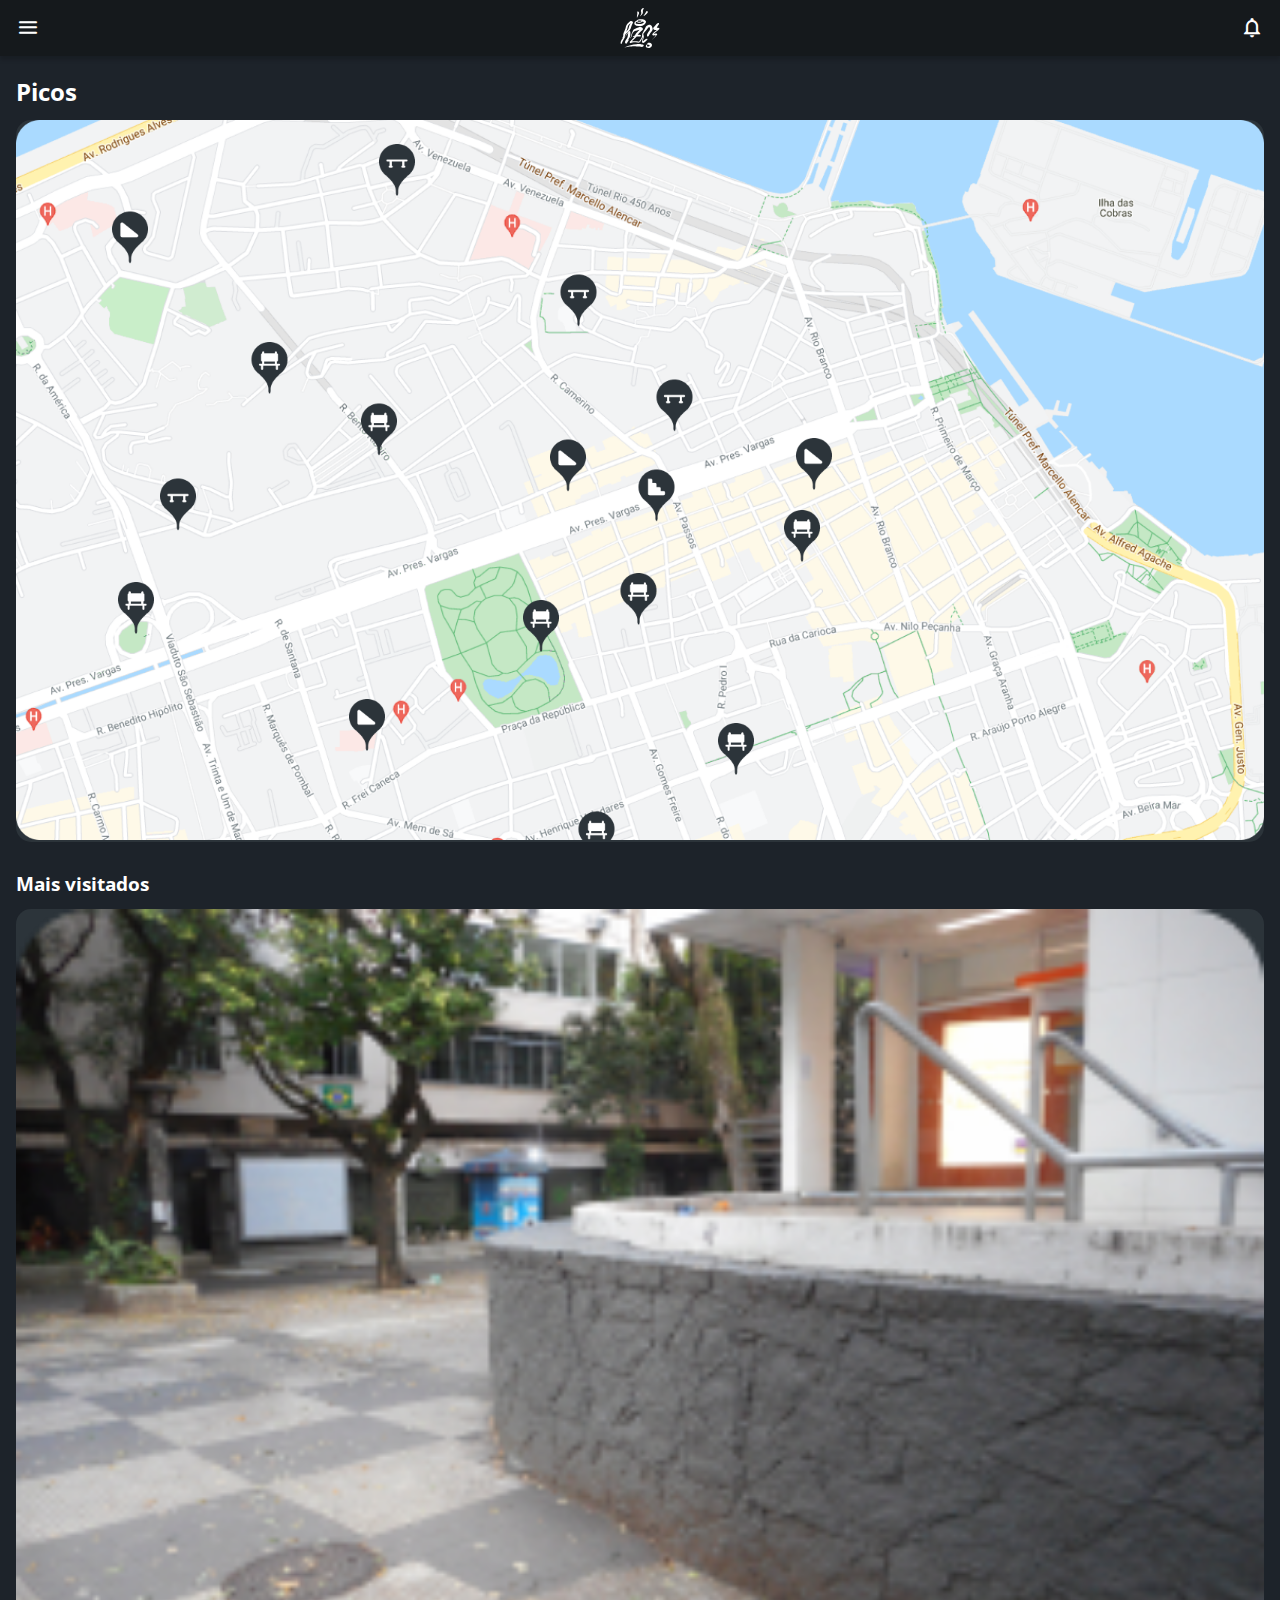
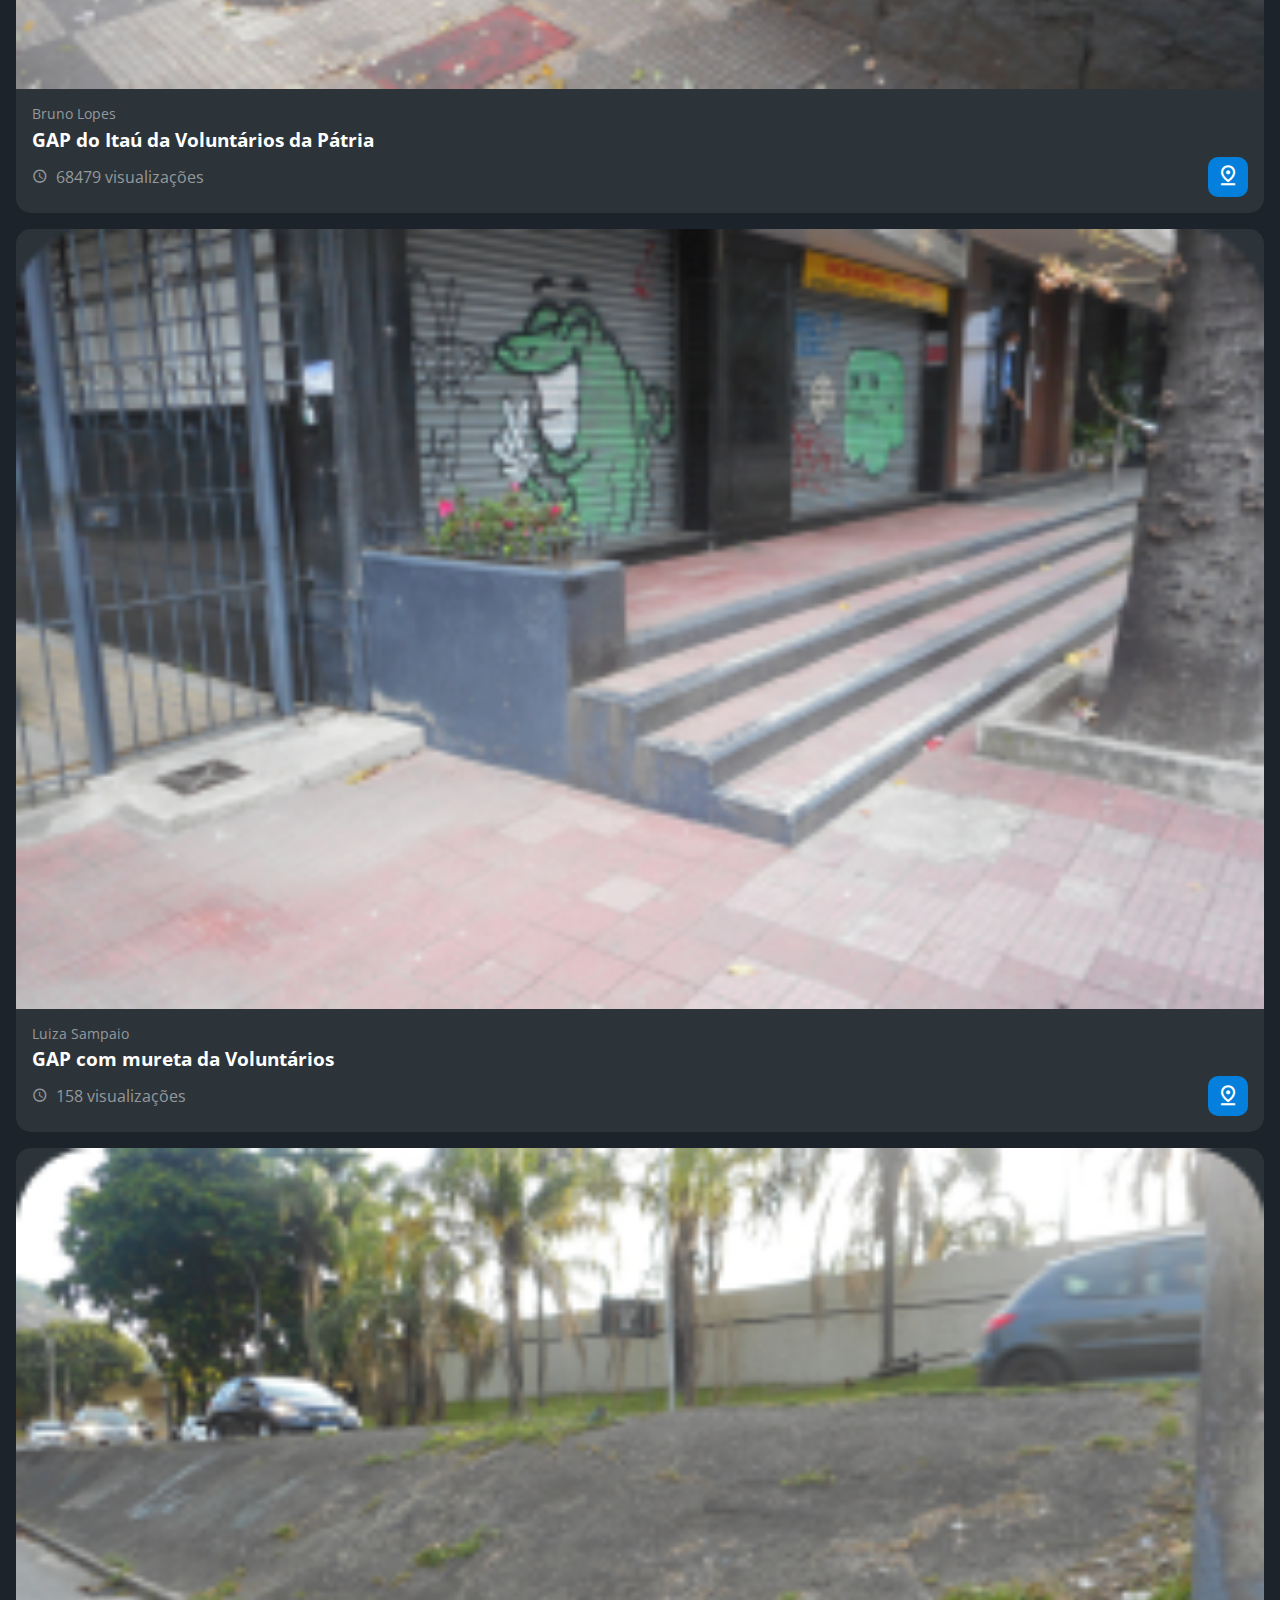
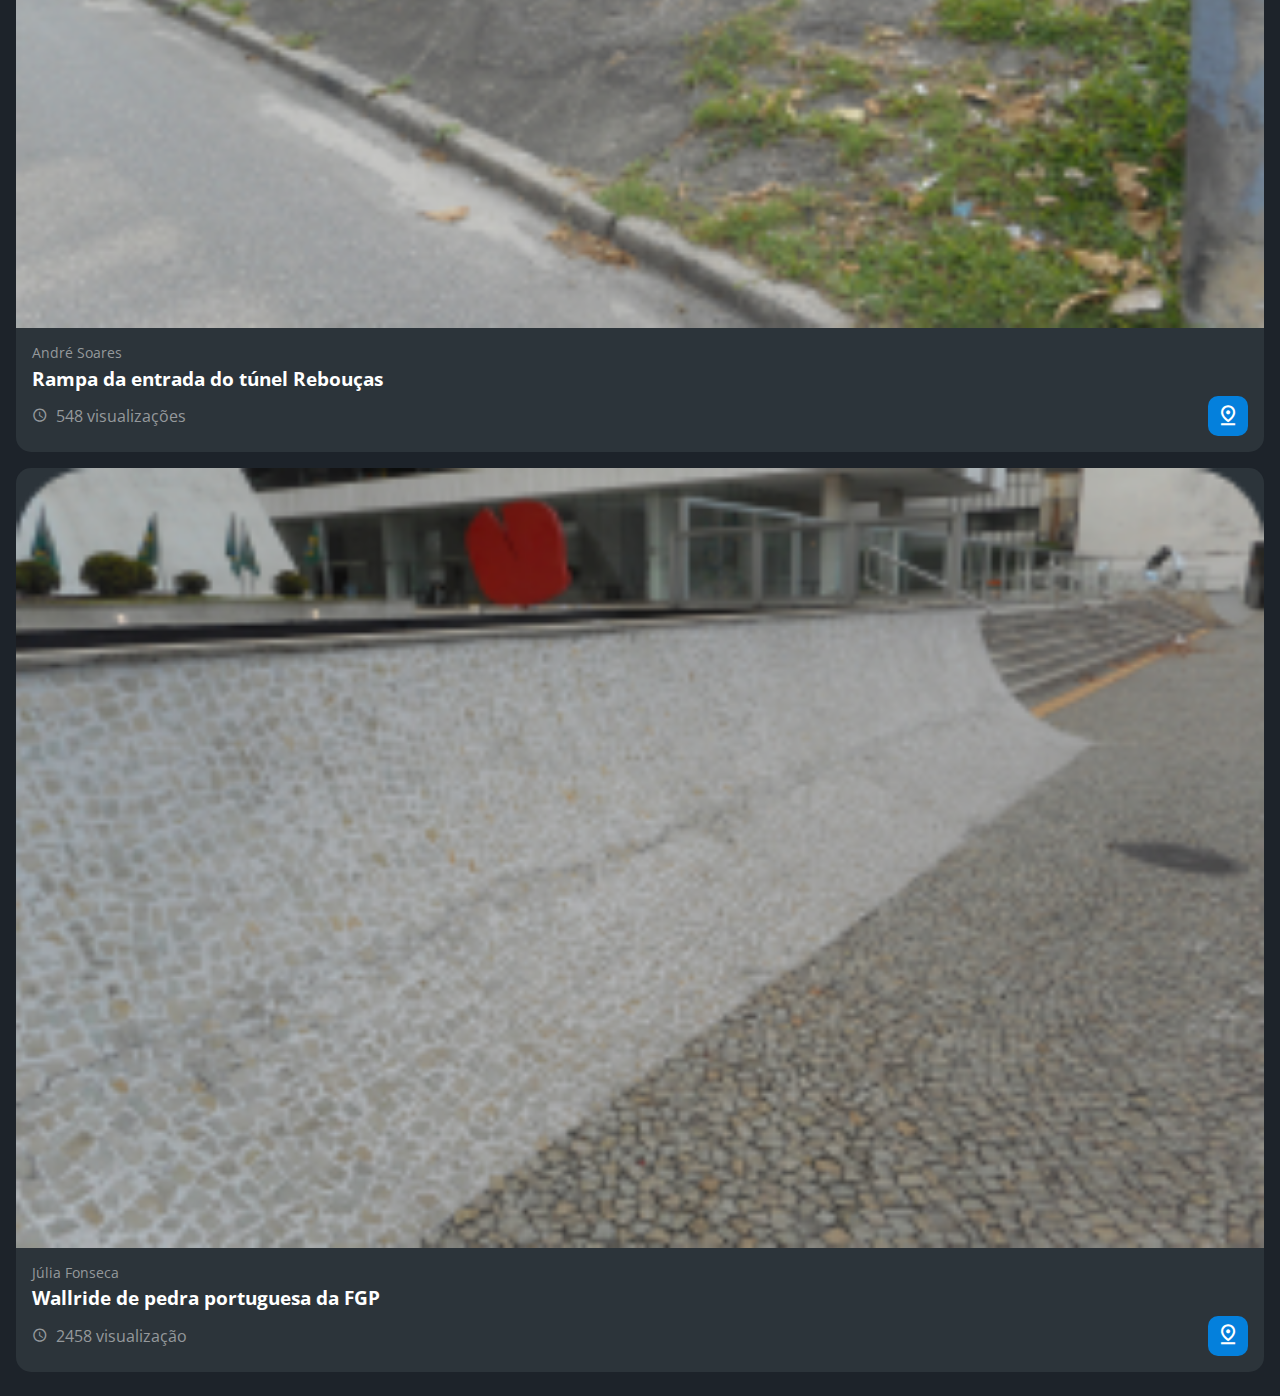
==== picos.html @ d342c2fd "Nesta aula aprendi: - As vantagens e utilização de grid areas;" ====
<!DOCTYPE html>
<html lang="pt-br"></html>
<head>
    <meta charset="UTF-8">
    <meta http-equiv="X-UA-Compatible" content="IE=edge">
    <meta name="viewport" content="width=device-width, initial-scale=1.0">
    <title>HZC | Home</title>
    <link rel="preconnect" href="https://fonts.googleapis.com">
    <link rel="preconnect" href="https://fonts.gstatic.com" crossorigin>
    <link rel="stylesheet" href="https://fonts.googleapis.com/css2?family=Open+Sans:wght@400;600;700&display=swap">
    <link rel="stylesheet" href="assets/css/reset.css">
    <link rel="stylesheet" href="assets/css/estilos.css">
</head>
<body>
    <header class="cabecalho">
        <button class="cabecalho__menu" aria-label="Menu"><i></i></button>
        <img src="assets/img/logo.svg" alt="Logotipo HZC" class="cabecalho__logo">
        <p class="cabecalho__perfil">Bruno Lopes</p>
        <button class="cabecalho__notificacao" aria-label="Notificação"><i></i></button>
    </header>
    <nav class="menu-lateral">
        <img src="assets/img/logo.svg" alt="Logotipo da HZC" class="menu-lateral__logo">
        <a href="./index.html" class="menu-lateral__link menu-lateral__link--inicio">Inicio</a>
        <a href="./videos.html" class="menu-lateral__link menu-lateral__link--videos">Vídeos</a>
        <a href="./picos.html" class="menu-lateral__link menu-lateral__link--picos menu-lateral__link--ativo">Picos</a>
        <a href="#" class="menu-lateral__link menu-lateral__link--integrantes">Integrantes</a>
        <a href="./produtos.html" class="menu-lateral__link menu-lateral__link--camisas">Camisas</a>
        <a href="#" class="menu-lateral__link menu-lateral__link--pinturas">Pinturas</a>
    </nav>
    <main class="principal">
        <h2 class="titulo-pagina">Picos</h2>
        <article class="cartao cartao--destaque destaque-video">
            <img src="assets/img/mapa-picos.png" alt="Mapa Picos" class="cartao__imagem cartao__imagem--mobile">
            <img src="assets/img/mapa-picos.png" alt="Mapa Picos" class="cartao__imagem cartao__imagem--desktop">
        </article>
        <article class="cartao cartao--recentes videos-recentes">
            <h3 class="cartao__titulo">Favoritos</h3>
            <a href="#" class="cartao__link">Ver todos</a>
            <ul class="cartao_lista">
                <li class="cartao__item">
                    <img src="assets/img/miniatura-fgv.png" alt="Thumbnail" class="cartao__item-thumbnail">
                    <h4 class="cartao__item-titulo">Wallride da FGP</h4>
                    <p class="cartao__item-perfil">Júlia Fonseca</p>
                </li>
                <li class="cartao__item">
                    <img src="assets/img/miniatura-borda-valores.png" alt="Thumbnail" class="cartao__item-thumbnail">
                    <h4 class="cartao__item-titulo">Borda de Valores</h4>
                    <p class="cartao__item-perfil">Júlia Fonseca</p>
                </li>
                <li class="cartao__item">
                    <img src="assets/img/miniatura-reboucas.png" alt="Thumbnail" class="cartao__item-thumbnail">
                    <h4 class="cartao__item-titulo">Wallride do Rebouças</h4>
                    <p class="cartao__item-perfil">Júlia Fonseca</p>
                </li>
                <li class="cartao__item">
                    <img src="assets/img/miniatura-manobra.png" alt="Thumbnail" class="cartao__item-thumbnail">
                    <h4 class="cartao__item-titulo">Segundo setor da Praça Mauá</h4>
                    <p class="cartao__item-perfil">Júlia Fonseca</p>
                </li>
                <li class="cartao__item">
                    <img src="assets/img/miniatura-borda-valores.png" alt="Thumbnail" class="cartao__item-thumbnail">
                    <h4 class="cartao__item-titulo">Borda de Valores</h4>
                    <p class="cartao__item-perfil">Júlia Fonseca</p>
                </li>
            </ul>
        </article>
        <section class="secao secao-videos">
            <h3 class="titulo-secao">Mais visitados</h3>
            <article class="cartao">
                <img src="assets/img/itau.png" alt="Localização" class="cartao__imagem">
                <div class="cartao_conteudo">
                    <p class="cartao__perfil">Bruno Lopes</p>
                    <h3 class="cartao__titulo">GAP do Itaú da Voluntários da Pátria</h3>
                    <p class="cartao__info cartao__info--tempo">68479 visualizações</p>
                    <button class="cartao__botao cartao__botao--local" aria-label="Localização"></button>
                </div>
            </article>
            <article class="cartao">
                <img src="assets/img/mureta.png" alt="Localização" class="cartao__imagem">
                <div class="cartao_conteudo">
                    <p class="cartao__perfil">Luiza Sampaio</p>
                    <h3 class="cartao__titulo">GAP com mureta da Voluntários</h3>
                    <p class="cartao__info cartao__info--tempo">158 visualizações</p>
                    <button class="cartao__botao cartao__botao--local" aria-label="Localização"></button>
                </div>
            </article>
            <article class="cartao">
                <img src="assets/img/reboucas.png" alt="Localização" class="cartao__imagem">
                <div class="cartao_conteudo">
                    <p class="cartao__perfil">André Soares</p>
                    <h3 class="cartao__titulo">Rampa da entrada do túnel Rebouças</h3>
                    <p class="cartao__info cartao__info--tempo">548 visualizações</p>
                    <button class="cartao__botao cartao__botao--local" aria-label="Localização"></button>
                </div>
            </article>
            <article class="cartao">
                <img src="assets/img/fgp.png" alt="Localização" class="cartao__imagem">
                <div class="cartao_conteudo">
                    <p class="cartao__perfil">Júlia Fonseca</p>
                    <h3 class="cartao__titulo">Wallride de pedra portuguesa da FGP</h3>
                    <p class="cartao__info cartao__info--tempo">2458 visualização</p>
                    <button class="cartao__botao cartao__botao--local" aria-label="Localização"></button>
                </div>
            </article>
        </section>
    </main>
    <script src="index.js"></script>
</body>
</html>
---- assets/css/estilos.css ----
@font-face {
    font-family: 'icones';
    src: url(../font/icones.ttf);
}

body {
    background-color: #1D232A;
    font-family: 'Open Sans','icones',sans-serif;
    color: #FFFFFF;
}

@media screen and (min-width: 1440px) {
    body {
        display: grid;
        grid-template-columns: auto 1fr;
    }
}

.cabecalho {
    display: flex;
    justify-content: space-between;
    align-items: center;
    background-color: #15191C;
    padding: 8px 16px;
    box-shadow: 0px 4px 4px rgba(0, 0, 0, 0.16);
}

.cabecalho__menu i::before {
    content: "\e904";
    font-size: 24px;
}

.cabecalho__notificacao i::before {
    content: "\e906";
    font-size: 24px;
}

.cabecalho__logo {
    width: 40px;
}

.cabecalho__perfil {
    display: none;
}

@media screen and (min-width: 1440px) {
    .cabecalho {
        background-color: #1D232A;
        display: grid;
        column-gap: 32px;
        grid-template-columns: 1fr auto;
        padding: 16px 60px;
        height: 80px;
        box-sizing: border-box;
        grid-column: 2;
    }

    .cabecalho__menu {
        display: none;
    }

    .cabecalho__logo {
        display: none;
    }

    .cabecalho__perfil {
        display: grid;
        grid-template-columns: repeat(3, auto);
        column-gap: 8px;
        align-items: center;
        justify-self: flex-end;
        color: #95999C;
        padding: 8px 32px;
        border-right: 1px solid #95999C;
    }

    .cabecalho__perfil::before {
        content: "";
        display: block;
        width: 32px;
        height: 32px;
        background-image: url(../img/profile_2.png);
        background-size: contain;
        background-repeat: no-repeat;
        background-position: center;
    }

    .cabecalho__perfil::after {
        content: "\e90d";
        color: #FFFFFF;
        font-size: 1.5rem;
    }
}

.menu-lateral {
    display: flex;
    flex-direction: column;
    background-color: #15191C;
    width: 75vw;
    height: 100vh;
    position: absolute;
    left: -100vw;
    transition: .50s;
}

.menu-lateral--ativo {
    left: 0;
    transition: .50s;
}

.menu-lateral__logo {
    width: 118px;
    align-self: center;
    padding: 16px;
}

.menu-lateral__link {
    height: 64px;
    color: #95999C;
    padding-left: 64px;
    display: flex;
    align-items: center;
}

.menu-lateral__link::before {
    content: "\e900";
    width: 24px;
    height: 24px;
    font-size: 24px;
    position: absolute;
    left: 24px;
}

.menu-lateral__link--ativo {
    color: #FFFFFF;
    padding-left: 56px;
    border-left: 8px solid #FFFFFF;
}

.menu-lateral__link--inicio::before {
    content: "\e902";
}

.menu-lateral__link--videos::before {
    content: "\e90e";
}

.menu-lateral__link--picos::before {
    content: "\e909";
}

.menu-lateral__link--integrantes::before {
    content: "\e903";
}

.menu-lateral__link--camisas::before {
    content: "\e900";
}

.menu-lateral__link--pinturas::before {
    content: "\e90a";
}

@media screen and (min-width: 1440px) {
    .menu-lateral {
        position: static;
        width: 200px;
        grid-column: 1;
        grid-row: 1 / span 2;
    }
}

.principal {
    padding: 24px 16px;
    display: grid;
    gap: 16px;
}

.titulo-pagina {
    font-size: 1.5rem;
    font-weight: 700;
}

.titulo-secao {
    font-size: 1.2rem;
    font-weight: 700;
}

@media screen and (min-width: 1440px) {
    .principal {
        display: grid;
        grid-template-columns: auto 1fr auto;
        grid-template-areas:
            "titulo-pagina titulo-pagina titulo-pagina"
            "destaque-video destaque-video videos-recentes"
            "secao-videos secao-videos secao-videos"
            "produtos-recentes destaque-produtos destaque-produtos"
            "secao-produtos secao-produtos secao-produtos"
        ;
        column-gap: 32px;
        padding: 16px 60px;
        grid-column: 2;
    }

    .titulo-secao {
        grid-column: span 4;
    }
}

.cartao {
    width: 100%;
    border-radius: 15px;
    overflow: hidden;
    background-color: #2C343A;
}

.cartao__imagem--desktop {
    display: none;
}

.cartao--destaque {
    margin-bottom: 16px;
}

.cartao_conteudo {
    padding: 16px;
    display: grid;
    grid-template-columns: auto 1fr;
    gap: 8px;
}

.cartao__destaque {
    grid-column: span 2;
}

.cartao__titulo {
    font-size: 1.2rem;
    font-weight: 700;
    grid-column: span 2;
}

.cartao__perfil {
    color: #95999C;
    font-size: 0.9rem;
    grid-column: span 2;
}

.cartao__info {
    display: flex;
    align-items: center;
    color: #95999C;
}

.cartao__info--tempo::before {
    content: "\e90c";
    margin-right: 8px;
}

.cartao__info--valor::before {
    content: "\e905";
    margin-right: 8px;
}

.cartao__info--visualizacao::before {
    content: "\e90f";
    margin-right: 8px;
}

.cartao__botao {
    display: flex;
    justify-content: center;
    align-items: center;
    background-color: #0480DC;
    width: 40px;
    height: 40px;
    border-radius: 10px;
    font-size: 0.9rem;
    justify-self: flex-end;
}

.cartao__botao--play::before {
    content: "\e90b";
    font-size: 24px;
}

.cartao__botao--comprar::before {
    content: "\e901";
    font-size: 24px;
}

.cartao__botao--destaque {
    width: 100%;
    grid-column: span 2;
}

.cartao__botao--destaque::before {
    margin-right: 8px;
}

.cartao__botao--local::before {
    content: "\e909";
    font-size: 24px;
}

.cartao--recentes {
    display: none;
}

@media screen and (min-width: 1440px) {
    .cartao--destaque {
        margin-bottom: 0;
    }

    .cartao__imagem--mobile {
        display: none;
    }
    
    .cartao__imagem--desktop {
        display: block;
    }

    .cartao__botao--destaque {
        grid-column: auto;
        padding: 16px 8px;
    }

    .cartao--recentes {
        display: grid;
        grid-template-columns: auto auto;
        align-items: center;
        row-gap: 24px;
        width: 256px;
        padding: 16px;
        box-sizing: border-box;
        align-self: flex-start;
    }

    .cartao--recentes .cartao__titulo {
        grid-column: auto;
    }

    .cartao__link {
        font-size: 0.8rem;
        font-weight: 600;
        color: #0480DC;
        justify-self: flex-end;
    }

    .cartao__lista {
        display: grid;
        row-gap: 16px;
        grid-column: span 2;
    }

    .cartao__item {
        display: grid;
        grid-template-columns: auto 1fr;
        gap: 8px;
    }

    .cartao__item-thumbnail {
        width: 32px;
        grid-row: span 2;
    }

    .cartao__item-titulo {
        font-size: 0.9rem;
        line-height: 1.2rem;
        font-weight: 700;
    }

    .cartao__item-perfil {
        font-size: 0.8rem;
        color: #95999C;
    }
}

.secao {
    display: grid;
    gap: 16px;
}

@media screen and (min-width: 1440px) {
    .secao {
        grid-template-columns: repeat(4, 1fr);
    }
    
    .destaque-video {
        grid-area: destaque-video;
    }
    
    .videos-recentes {
        grid-area: videos-recentes;
    }
    
    .secao-videos {
        grid-area: secao-videos;
    }
    
    .produtos-recentes {
        grid-area: produtos-recentes;
    }
    
    .destaque-produtos {
        grid-area: destaque-produtos;
    }
    
    .secao-produtos {
        grid-area: secao-produtos;
    }
}
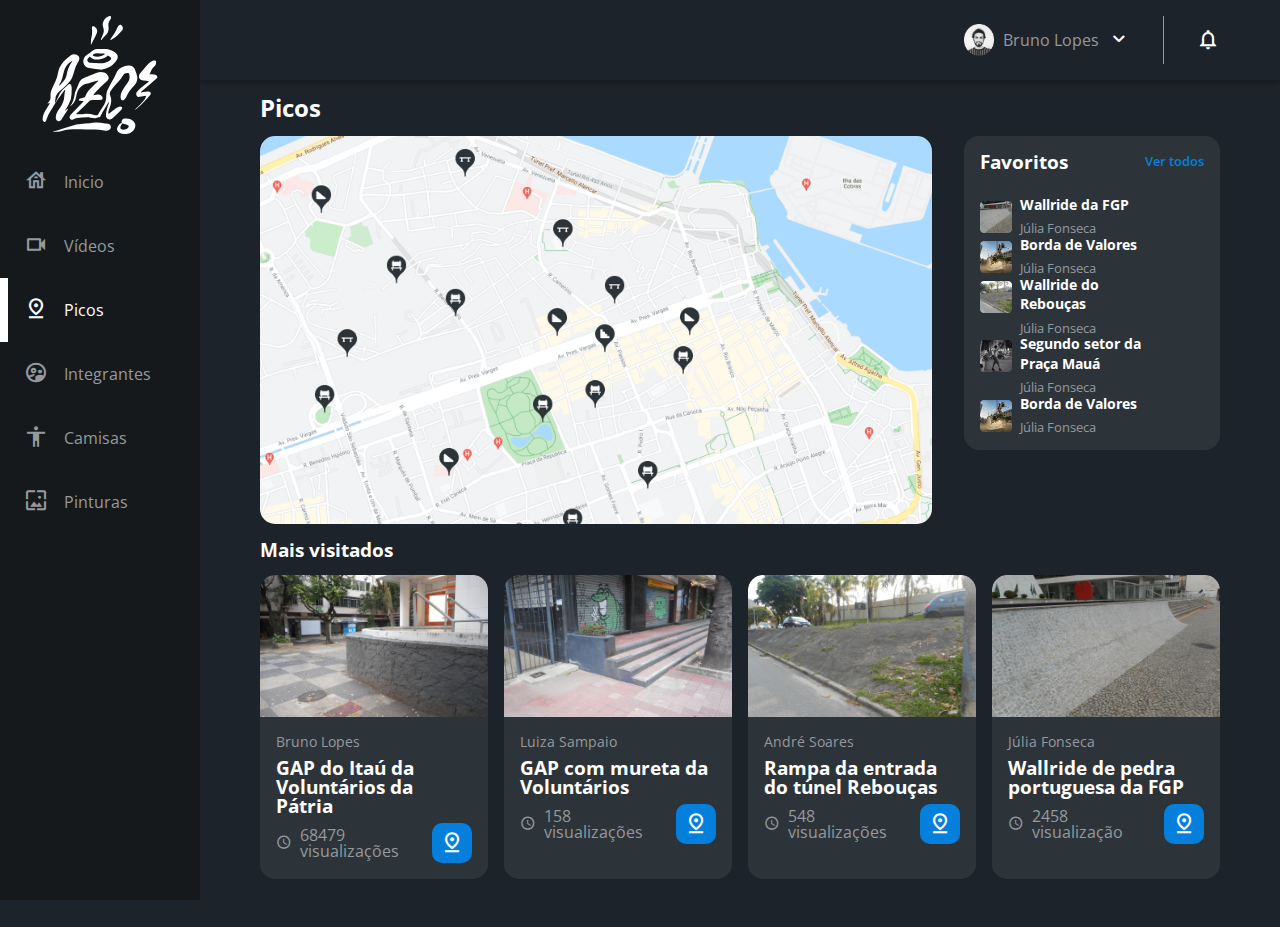
==== commit 34001267: "Atualização do Tittle." ====
--- a/picos.html
+++ b/picos.html
@@ -4,7 +4,7 @@
     <meta charset="UTF-8">
     <meta http-equiv="X-UA-Compatible" content="IE=edge">
     <meta name="viewport" content="width=device-width, initial-scale=1.0">
-    <title>HZC | Home</title>
+    <title>HZC | Picos</title>
     <link rel="preconnect" href="https://fonts.googleapis.com">
     <link rel="preconnect" href="https://fonts.gstatic.com" crossorigin>
     <link rel="stylesheet" href="https://fonts.googleapis.com/css2?family=Open+Sans:wght@400;600;700&display=swap">
--- a/assets/css/estilos.css
+++ b/assets/css/estilos.css
@@ -9,7 +9,7 @@
     color: #FFFFFF;
 }
 
-@media screen and (min-width: 1440px) {
+@media screen and (min-width: 720px) {
     body {
         display: grid;
         grid-template-columns: auto 1fr;
@@ -43,7 +43,7 @@
     display: none;
 }
 
-@media screen and (min-width: 1440px) {
+@media screen and (min-width: 720px) {
     .cabecalho {
         background-color: #1D232A;
         display: grid;
@@ -161,7 +161,7 @@
     content: "\e90a";
 }
 
-@media screen and (min-width: 1440px) {
+@media screen and (min-width: 720px) {
     .menu-lateral {
         position: static;
         width: 200px;
@@ -186,7 +186,7 @@
     font-weight: 700;
 }
 
-@media screen and (min-width: 1440px) {
+@media screen and (min-width: 720px) {
     .principal {
         display: grid;
         grid-template-columns: auto 1fr auto;
@@ -306,7 +306,7 @@
     display: none;
 }
 
-@media screen and (min-width: 1440px) {
+@media screen and (min-width: 720px) {
     .cartao--destaque {
         margin-bottom: 0;
     }
@@ -380,7 +380,7 @@
     gap: 16px;
 }
 
-@media screen and (min-width: 1440px) {
+@media screen and (min-width: 720px) {
     .secao {
         grid-template-columns: repeat(4, 1fr);
     }
